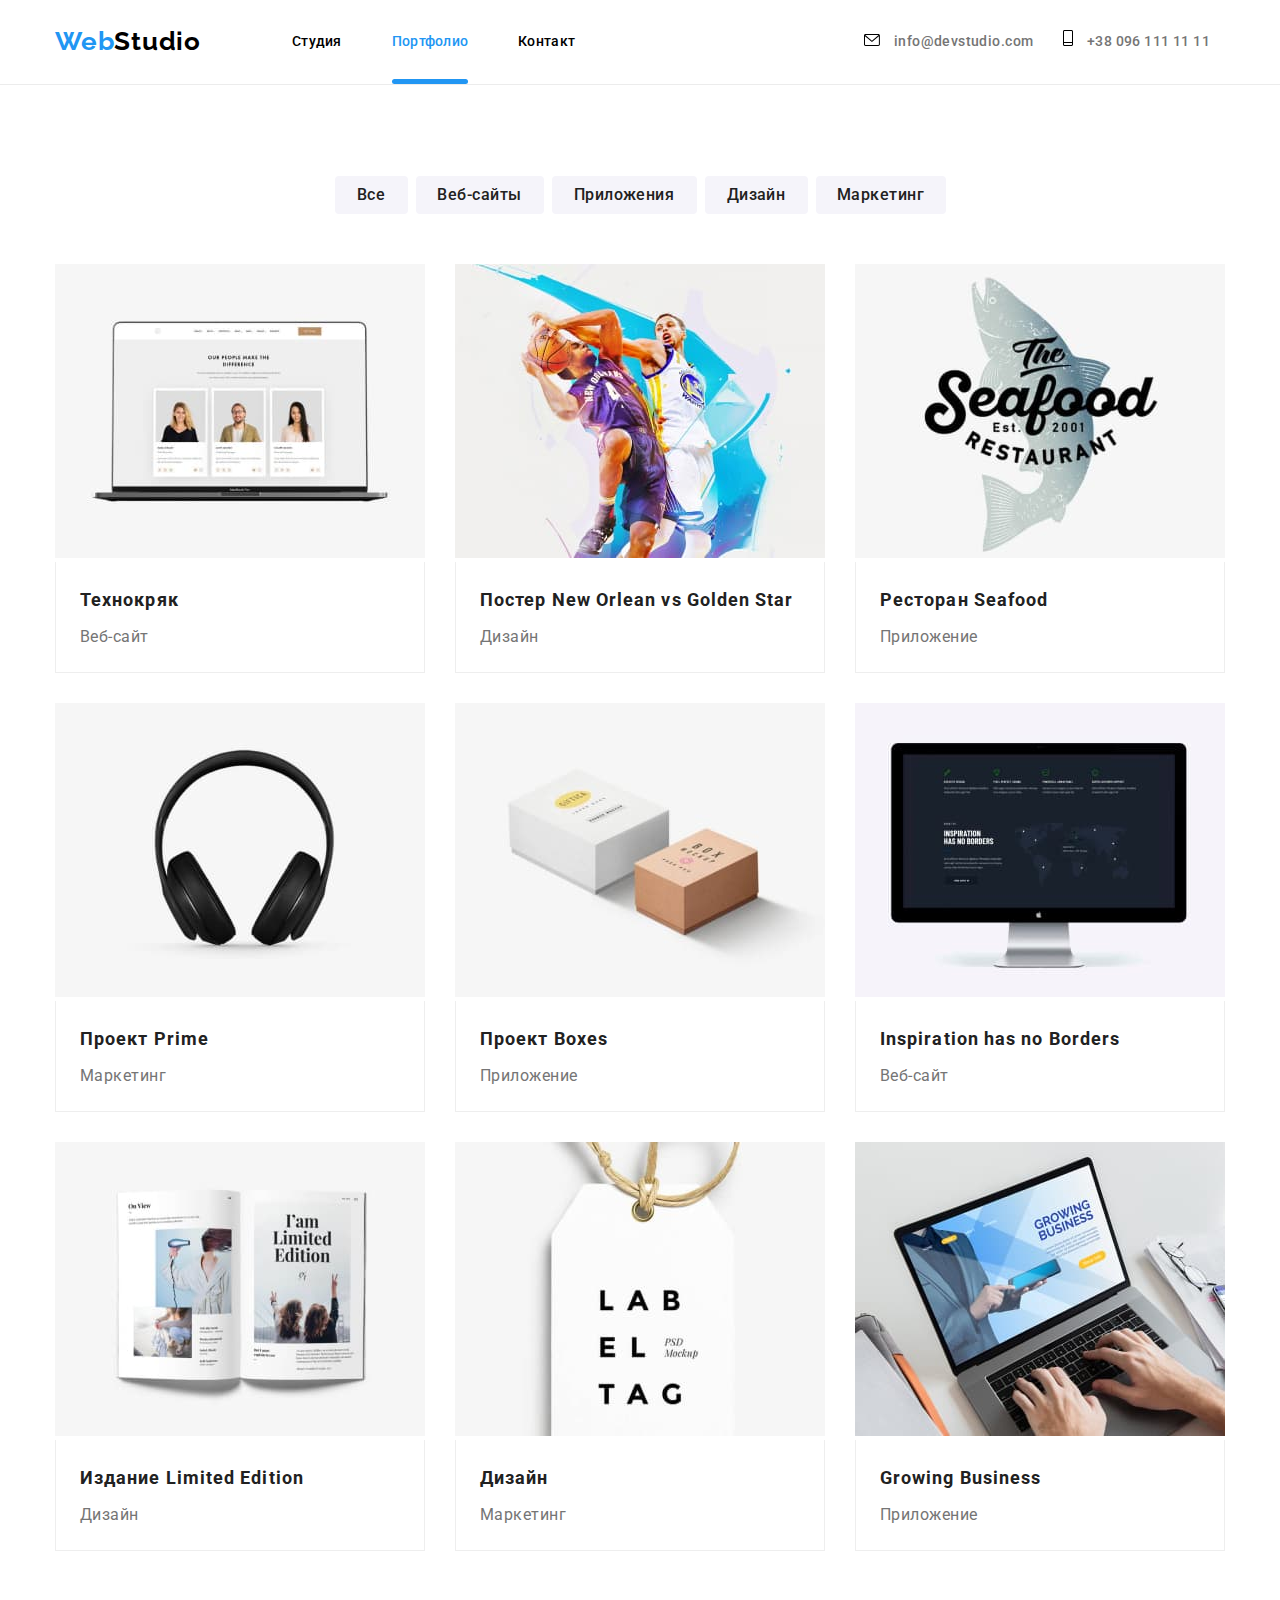
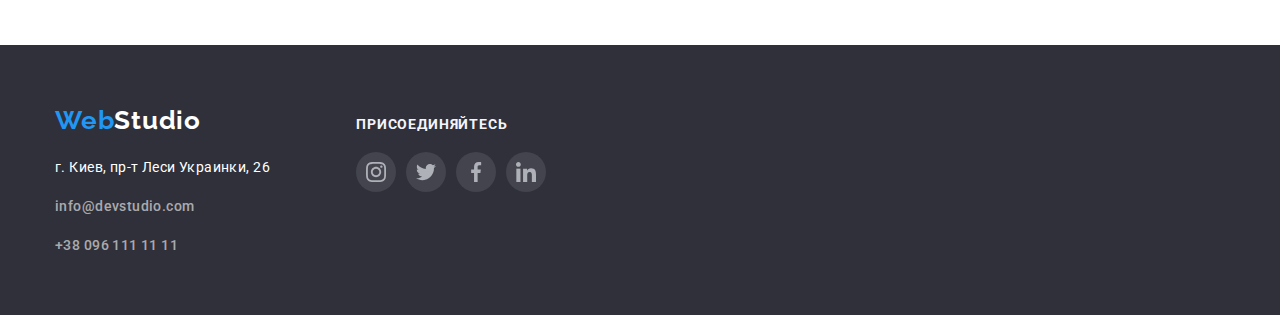
==== portfolio.html @ 8bd6c065 "new" ====
<!DOCTYPE html>
<html lang="ru">
  <head>
    <meta charset="UTF-8" />
    <meta http-equiv="X-UA-Compatible" content="IE=edge" />
    <meta name="viewport" content="width=device-width, initial-scale=1.0" />
    <title>Document</title>
    <link rel="stylesheet" href="./css/style.css" />
    <link rel="preconnect" href="https://fonts.gstatic.com" />
    <link
      href="https://fonts.googleapis.com/css2?family=Raleway:wght@700&family=Roboto:wght@400;500;700;900&display=swap"
      rel="stylesheet"
    />
  </head>
  <body>
    <header class="border">
      <nav class="container flex-header">
        <a href="#" class="logo logo-color">
          <span>Web</span>Studio</a>
        <ul class="link-nav flex-header">
          <li class="item"><a href="./index.html">Студия</a></li>
          <li class="item">
            <a href="./portfolio.html" class="link-current">Портфолио</a>
          </li>
          <li class="item"><a href="#">Контакт</a></li>
        </ul>

        <ul class="ul-header container flex-header">
          <li class="head-mail">
            <div class="icon-nav">
              <a href="mailto:info@devstudio.com" class="mail-tel">
                <svg width="16" height="12" class="icon-nav">
                  <use href="./sprite/symbol-defs.svg#icon-envelope"></use>
                </svg>

                info@devstudio.com
              </a>
            </div>
          </li>
          <li class="head-mail">
            <div class="mail-tel icon-nav">
              <a href="tel:+380961111111" class="mail-tel">
                <svg width="10" height="16" class="icon-nav">
                  <use href="./sprite/symbol-defs.svg#icon-smartphone"></use>
                </svg>

                +38 096 111 11 11
              </a>
            </div>
          </li>
        </ul>
      </nav>
    </header>
    <main>
      <!-- <!-- <section> -->
        <div class="padding-button">
          <ul class="flex-buttom-ul">
            <li class="flex-buttom">
              <button type="button" class="button-work board-one">Все</button>
            </li>
            <li class="flex-buttom">
              <button type="button" class="button-work board-two flex-buttom">
                Веб-сайты
              </button>
            </li>
            <li class="flex-buttom">
              <button type="button" class="button-work board-three flex-buttom">
                Приложения
              </button>
            </li>
            <li class="flex-buttom">
              <button type="button" class="button-work board-four flex-buttom">
                Дизайн
              </button>
            </li>
            <li class="flex-buttom">
              <button type="button" class="button-work board-five flex-buttom">
                Маркетинг
              </button>
            </li>
          </ul>
          <ul class="container ul-one">
            <li class="flex-menu">
              <a href="">
                <div class="img1">
                  <img src="./images/project1.jpg" alt="project1" width="370" />
                  <div class="menu-up">
                    <p class="p-flex">
                      Технокряк это современная площадка распространения
                      коронавируса. Компании используют эту платформу для
                      цифрового шпионажа и атак на защищённые сервера
                      конкурентов.
                    </p>
                  </div>
                </div>

                <div class="portfolio-dib">
                  <h2 class="h2-Example-of-work">Технокряк</h2>
                  <p class="p-Example-of-work">Веб-сайт</p>
                </div>
              </a>
            </li>
            <li class="flex-menu">
              <a href="">
                <img src="./images/project2.jpg" alt="project2" width="370" />
                <div class="portfolio-dib">
                  <h2 class="h2-Example-of-work">
                    Постер New Orlean vs Golden Star
                  </h2>
                  <p class="p-Example-of-work">Дизайн</p>
                </div>
              </a>
            </li>
            <li class="flex-menu">
              <a href="">
                <img src="./images/project3.jpg" alt="project3" width="370" />
                <div class="portfolio-dib">
                  <h2 class="h2-Example-of-work">Ресторан Seafood</h2>
                  <p class="p-Example-of-work">Приложение</p>
                </div>
              </a>
            </li>
            <li class="flex-menu">
              <a href="">
                <img src="./images/project4.jpg" alt="project4" width="370" />
                <div class="portfolio-dib">
                  <h2 class="h2-Example-of-work">Проект Prime</h2>
                  <p class="p-Example-of-work">Маркетинг</p>
                </div>
              </a>
            </li>
            <li class="flex-menu">
              <a href="">
                <img src="./images/project5.jpg" alt="project5" width="370" />
                <div class="portfolio-dib">
                  <h2 class="h2-Example-of-work">Проект Boxes</h2>
                  <p class="p-Example-of-work">Приложение</p>
                </div>
              </a>
            </li>
            <li class="flex-menu">
              <a href="">
                <img src="./images/project6.jpg" alt="project6" width="370" />
                <div class="portfolio-dib">
                  <h2 class="h2-Example-of-work">Inspiration has no Borders</h2>
                  <p class="p-Example-of-work">Веб-сайт</p>
                </div>
              </a>
            </li>
            <li class="flex-menu">
              <a href="">
                <img src="./images/project7.jpg" alt="project7" width="370" />
                <div class="portfolio-dib">
                  <h2 class="h2-Example-of-work">Издание Limited Edition</h2>
                  <p class="p-Example-of-work">Дизайн</p>
                </div>
              </a>
            </li>
            <li class="flex-menu">
              <a href="">
                <img src="./images/project8.jpg" alt="project8" width="370" />
                <div class="portfolio-dib">
                  <h2 class="h2-Example-of-work">Дизайн</h2>
                  <p class="p-Example-of-work">Маркетинг</p>
                </div>
              </a>
            </li>
            <li class="flex-menu">
              <a href="">
                <img src="./images/project9.jpg" alt="project9" width="370" />
                <div class="portfolio-dib">
                  <h2 class="h2-Example-of-work">Growing Business</h2>
                  <p class="p-Example-of-work">Приложение</p>
                </div>
              </a>
            </li>
          </ul>
        </div>
      </section>
      <footer>
        <div class="container footer-footer">
          <div>
            <a href="#" class="logo footer-logo">
              <span>Web</span>Studio</a>

            <address><p>г. Киев, пр-т Леси Украинки, 26</p></address>
            <ul>
              <li class="li-fotter">
                <a href="mailto:info@devstudio.com" class="tel-mail">
                  info@devstudio.com
                </a>
              </li>
              <li class="li-fotter">
                <a href="tel:+380961111111" class="tel-mail">
                  +38 096 111 11 11
                </a>
              </li>
            </ul>
          </div>
          <div class="container div-footer">
            <p class="p-footer">ПРИСОЕДИНЯЙТЕСЬ</p>
            <ul class="ul-flex-footer">
              <li class="li-flex-footer">
                <svg class="svg-icon-net">
                  <use href="./sprite/symbol.svg#icon-instagram"></use>
                </svg>
              </li>
              <li class="li-flex-footer">
                <svg class="svg-icon-net">
                  <use href="./sprite/symbol.svg#icon-twitter"></use>
                </svg>
              </li>
              <li class="li-flex-footer">
                <svg class="svg-icon-net">
                  <use href="./sprite/symbol.svg#icon-facebook"></use>
                </svg>
              </li>
              <li class="li-flex-footer">
                <svg class="svg-icon-net">
                  <use href="./sprite/symbol.svg#icon-linkedin"></use>
                </svg>
              </li>
            </ul>
          </div>
        </div>
      </footer>
    </main>
  </body>
</html>
---- css/style.css ----
/* Основной цвет текста */
:root {
  --main-color: #757575;
  --background-color: #ffffff;
  --akcent-color: #2196f3;
  --secondary-color: #212121;
  --backgroung-secondary-color: #2f303a;
  --background-color-buttom: #f5f4fa;
}

body {
  background-color: var(--background-color);
  color: var(--main-color);
  font-family: 'Roboto', 'Raleway', sans-serif;
  box-sizing: border-box;
  margin: 0;
  

  margin-left: auto;
  margin-right: auto;
}
*::after,
*::before {
  box-sizing: inherit;
}
ul {
  list-style: none;
  padding: 0;
  margin-bottom: 0;
  margin-top: 0;
}

h1,
h2,
h3,
h4 {
  color: var(--secondary-color);
}
a {
  text-decoration: none;
  display: inline-block;
  
  /* display: inline-block; */
}
p {
  margin-bottom: 0;
  margin-top: 0;
}



.container {
  width: 1200px;
  margin: 0;
  padding: 0 15px;
  box-sizing: border-box;
  margin: 0 auto;
}
/* Шапка Навигация  */
.logo.logo-color {
  color: black;
}

.section-test{
  padding-bottom: 94px;


}
.link-nav.flex-header a{
  display: inline-block;
   padding-top: 32px;
  padding-bottom: 32px; }
.item{
  margin-right: 50px;
  /* padding-top: 32px;
  padding-bottom: 32px; */
  position: relative;
}
.item:last-child{
  margin-right: 0;
}
.item:first-child{
  margin-left: 92px;
}
.flex-header{
  display: flex;
  flex-direction:row;
  align-items:center;
  
  
}
.head-mail{
  padding-right: 20px;
}


.head-mail:last-child{
  padding-right: 0px;
  margin-right: 0;
}

/* .ul-header.container.flex-header{
  margin-left: 300px; }*/




.link-nav a {
  font-weight: 500;
  font-size: 14px;
  line-height: 1.4;
  letter-spacing: 0.02em;
  text-decoration: none;
  color: black;
  transition:color 250ms cubic-bezier(0.4, 0, 0.2, 1)
}
.link-nav a:hover,
.link-nav a:focus {
  color: var(--akcent-color);

}
.ul-header {
  margin-top: 0;
  margin-bottom: 0;
  justify-content: flex-end;
}
.head-mail .mail-tel {
  color: var(--main-color);
}

.mail-tel {
  text-decoration: none;
  color: rgba(255, 255, 255, 0.6);
  font-style: normal;
  font-weight: 500;
  font-size: 14px;
  line-height: 1.7;
  letter-spacing: 0.03em;
  padding-left: 0;
  transition:color 250ms cubic-bezier(0.4, 0, 0.2, 1),fill 250ms cubic-bezier(0.4, 0, 0.2, 1);
  
}
.mail-tel:hover,
.mail-tel:focus {
  color: var(--akcent-color);
  fill: var(--akcent-color);
  
 

}
.link-nav .link-current {
  color: var(--akcent-color);


}
.item-li{
  position: relative;
}
.link-current::after{
  content: "";
  display: block;
  
  width: 100%;
  height: 5px;
  background-color: #2196f3;
  position: absolute;
  bottom: 0;
  border-radius: 5px;

}
/* Кнопка */
.buttom {
  cursor: pointer;
  font-family: Roboto;
  font-style: normal;
  font-weight: bold;
  font-size: 16px;
  line-height: 1.8;
  width: 200px;
  height: 50px;
  /* display: inline-block; */
  border-radius: 4px;
  margin-top: 30px;
  padding: 0;
  border: 0;

  background: #2196f3;
  color: var(--background-color-buttom);
}

/* .buttom:hover {
  background-color: var(--akcent-color);
  color: var(--background-color-buttom);
} */

/* Секция 1 */
.hero {
  background-color: var(--backgroung-secondary-color);
  text-align: center;
  padding: 200px 0px 200px 0px;
  background-image: linear-gradient(
    to right,
    rgba(0,0,0,0.5),
    rgba(0,0,0,0.5)
   ), url(../images/Img2.png); 

  background-position: center;
  background-repeat: no-repeat;
  background-size: cover;
  
}
.h1-herro {
  width: 691px;
  

  margin: 0 auto;
  font-style: normal;
  font-weight: 900;
  font-size: 44px;
  line-height: 1.36;
  letter-spacing: 0.06em;
  text-transform: uppercase;
  color: var(--background-color-buttom);
  
}
/* Секция 2  */



  




/* 22222 */

.flex-ul-section3{
  display: flex;

}

.li-section2{
  width: 270px;
  margin-right: 30px;
  

}
.li-section2:last-child{
  margin: 0;

}

.li-section2::before{
  content: '';
  display: block;
  height: 120px;
  background-color: var(--background-color-buttom);
  
  background-position: center;
  background-repeat: no-repeat;

}

.icon-nav::before{

fill: var(--main-color);
  
  
  
  
}

.icon-nav{
  display: inline-block;
  padding-right: 10px; 

  
}


.icon-svg-ul{
  display: inline-flex;
  flex-direction: row;
  padding-left: 32px;
  padding-bottom: 30px;
  padding-right: 32px;

  
}


.icon-a{
  padding-right: 10px;

}
.icon-a:last-child{
  padding-right: 0;
}
.icon-li{
  display: flex;
  justify-content: center;
  align-items: center;

    /* width: 44px;
    height: 44px; */
  background-color: #ffffff;

  
  border-radius: 50%;
  
  /* fill: #AFB1B8; */

  transition: background-color 250ms cubic-bezier(0.4, 0, 0.2, 1);

  

  
}
.svg-icon-net{
  fill: #AFB1B8;


  width: 20px;
  height: 20px;
  
 padding: 10px;
 transition: fill 250ms cubic-bezier(0.4, 0, 0.2, 1);

}
.svg-icon-net:hover{
  fill: white;
}
.backdrop{
  position: absolute;
  width: 100%;
  height: 1024px;
  background-color: rgba(0, 0, 0, 0.3);
  opacity: 1;
  transition: opacity 250ms cubic-bezier(0.4, 0, 0.2, 1);
  

}
.backdrop.is-hidden{
pointer-events: none;
  opacity: 0;
 
}
.modal {
  position: absolute;
  width: 528px;
  height: 581px;
  background-color: #f5f4fa;
  top: 50%;
  left: 50%;
  transform: translate(-50%,-50%);
  
  
}

.buttom-modal{
  
  position: absolute;
  top:8px;
  left: 490px;
  border: 1px solid var(--main-color);
  border-radius:50%;
  width: 30px;
  height: 30px;

}
.icon-li:hover,
.icon-li:focus{
  background-color: var(--akcent-color);
  fill: #FFFFFF;

}
 
.ul-fles-section5{
  display: flex;
  flex-direction: row;
  padding: 0;
  margin: 0;
  justify-content: space-between;


  
}
.div-section5{
  padding-bottom: 94px;
  padding-top: 94px;
}
.client{
  content: "";
  fill:#AFB1B8;
  width: 170px;
  height: 92px;
  border:1px solid #AFB1B8;
  border-radius: 5px;
  transition: fill 250ms cubic-bezier(0.4, 0, 0.2, 1),border-color 250ms cubic-bezier(0.4, 0, 0.2, 1);

}

.client:hover
{
  fill: var(--akcent-color);
  border-color:var(--akcent-color);
  /* transition: 1000ms cubic-bezier(0.4, 0, 0.2, 1) ; */


  
}

.client:focus svg{
  fill: var(--akcent-color);
  border-color:var(--akcent-color);
  /* transition: 500ms cubic-bezier(0.4, 0, 0.2, 1) ; */
}
.mail-tel.icon-nav {
margin: 0;
padding: 0;

}



.li-section2:nth-child(1)::before{

background-image: url(../images/antenna.png);}

.li-section2:nth-child(2)::before{
  background-image: url(../images/clock.png);}

  .li-section2:nth-child(3)::before{
    background-image: url(../images/diagram.png);}
  

  .li-section2:nth-child(4)::before{
  background-image: url(../images/astronaut.png);}









.section-number {
  padding-top: 94px;
  
 
}
.h3-section2 {
  font-size: 14px;
  line-height: 1.1;

  text-transform: uppercase;
  color: var(--secondary-color);
}
.p-section2 {
  font-size: 14px;
  font-weight: normal;
  line-height: 1.7;
  margin-top: 10px;
}
/* Секция 3 */
.h2-section3 {
  margin-top: 0;
  margin-bottom: 50px;
  text-align: center;
  font-size: 36px;
  line-height: 1.1;
  color: var(--secondary-color);
}
/* Секция 4 */
.flex-ul-section4{
  display: flex;
}
.flex-ul-section4 img{
  display: block;
}
.flex-li-section4{
  margin-right: 30px;
  position: relative;
}
.flex-li-section4:last-child{
  margin-right: 0;
}

.section4 {
  background-color: var(--background-color-buttom);
  padding-bottom: 94px;

}
.h2-section4 {
  text-align: center;
  font-size: 36px;
  line-height: 1.1;
  color: var(--secondary-color);
  margin-top: 0;
  padding-bottom: 50px;
  margin-bottom: 0;

}

.people{
  padding-top: 30px;
  padding-bottom: 30px;
}
.name-people {
  font-weight: 500;
  font-size: 16px;
  line-height: 1.1;
  color: var(--secondary-color);
  text-align: center;
  margin: 0;

}

.name-work {
  font-weight: normal;
  font-size: 16px;
  line-height: 1.1;
  margin-top: 0;
  padding-top: 10px;
  
  text-align: center;
}

/* основной цвет текста #757575 */
/* вторичный цвет текста  #212121 */
/* акцент цвет #2196F3 */
/* вторичный цвет фона #F5F4FA */
/* основной цвет фона #E5E5E5 */

/* FOOTER */

.footer-footer{
  display:flex;
  justify-content: flex-start;
  align-items: baseline;

}
.ul-flex-footer{
  display: flex;
  padding-top: 20px;
}
.section-number-four{
  padding-bottom: 94px;
  margin-top: 94px;
}

footer {
  padding-bottom: 60px;
  padding-top: 60px;
 
  background: #2f303a;

}


.svg-icon-fooret{
  width: 20px;
  height: 20px;
  fill: var(--background-color-buttom);
 padding: 10px;
}
.a-footer:focus 
{
  background-color: var(--akcent-color);
  border-radius: 50%;
  
}
.p-footer{
  color: var(--background-color-buttom);
  font-style: normal;
font-weight: bold;
font-size: 14px;
line-height: 16px;
letter-spacing: 0.06em;
}
.li-flex-footer{ 
  width: 40px;
  height: 40px;
  background-color: #43444D;
  border-radius: 50%;
  margin-right: 10px;
  transition: background-color 250ms cubic-bezier(0.4, 0, 0.2, 1)
}


.name-proff{
  position: absolute;
  width: 100%;
  height: 70px;
  background-color: rgba(47, 48, 58, 0.8);
  bottom: 0;
  
}
.name-ga{
  text-align: center;
  color: #FFFFFF;
  font-weight: 700;
font-size: 14px;
line-height: 16px;

letter-spacing: 0.03em;
padding-top: 27px;

}
.li-flex-footer:hover{
  background-color: var(--akcent-color);
  
}
.li-flex-footer:last-child{
  margin-right: 0;
}
.div-footer{
  padding-left: 70px;
}
.flex-li-section4.name{
  box-shadow: 0px 1px 3px rgba(0, 0, 0, 0.12), 0px 1px 1px rgba(0, 0, 0, 0.14), 0px 2px 1px rgba(0, 0, 0, 0.2);
border-radius: 0px 0px 4px 4px;
background-color: white;
}
.tel-mail {
  text-decoration: none;
  color: rgba(255, 255, 255, 0.6);
  font-style: normal;
  font-weight: 500;
  font-size: 14px;
  line-height: 1.7;
  letter-spacing: 0.03em;
  padding-top: 9px;
  width: 231px;
  height: 21px;
  transition: color 250ms cubic-bezier(0.4, 0, 0.2, 1) ;

}
.tel-mail:hover,
.tel-mail:focus {
  color: var(--akcent-color);
  
}

.logo {
  color: var(--background-color);
  width: 145px;
  height: 31px;
  left: 215px;
  top: 2157px;
  

  font-family: Raleway;
  font-style: normal;
  font-weight: bold;
  font-size: 26px;
  line-height: 1.19;

  letter-spacing: 0.03em;
}

span {
  color: var(--akcent-color);
  width: 145px;
  height: 31px;
  left: 215px;
  top: 2157px;

  font-family: Raleway;
  font-style: normal;
  font-weight: bold;
  font-size: 26px;
  line-height: 1.19;

  letter-spacing: 0.03em;
}
address {
  padding-top: 20px;

  width: 231px;
  height: 21px;
  left: 215px;
  top: 2208px;

  font-style: normal;
  font-weight: normal;
  font-size: 14px;
  line-height: 1.7;

  /* or 171% */

  letter-spacing: 0.03em;

  color: var(--background-color);
}

/* .footer-footer{
  padding-top: 94px;
  padding-bottom: 60px;
} */

.li-fotter {
  margin-top: 9px;
}
/* Макет № 2 */
/* Кнопки меню */
.flex-buttom-ul {
  
  display: flex;
  flex-direction: row;
  justify-content:center;
  padding-top: 91px;
}
.flex-buttom{
  margin-right: 8px;
}
.flex-buttom:last-child{
  margin-right: 0;
}
.button-work {

  border: 0px;
  color: var(--secondary-color);
  

  font-family: 'Roboto';
  font-style: normal;
  font-weight: 500;
  font-size: 16px;
  line-height: 1.6;

  text-align: center;
  letter-spacing: 0.03em;
  cursor: pointer;
  transition: color 250ms cubic-bezier(0.4, 0, 0.2, 1), background-color 250ms cubic-bezier(0.4, 0, 0.2, 1);
  
}

.board-one {
  width: 73px;
  height: 38px;
  left: 490px;
  top: 171px;

background: #F5F4FA;
border-radius: 4px;
transition: color 250ms cubic-bezier(0.4, 0, 0.2, 1), background-color 250ms cubic-bezier(0.4, 0, 0.2, 1);



}
.button-work:hover,
.button-work:focus {
  color: var(--background-color);
  background-color: var(--akcent-color);
  
}
.board-one:hover,
.board-one:focus {
  background-color: var(--akcent-color);
  color: #EEEEEE;
}

.board-two {
  width: 128px;
height: 38px;
left: 571px;
top: 171px;

background: #F5F4FA;
border-radius: 4px;
transition: color 250ms cubic-bezier(0.4, 0, 0.2, 1), background-color 250ms cubic-bezier(0.4, 0, 0.2, 1);
}
.board-two:hover,
.board-two:focus {
  background-color: var(--akcent-color);
  
}
.board-three {
  width: 145px;
height: 38px;
left: 707px;
top: 171px;

background: #F5F4FA;
border-radius: 4px;
transition: color 250ms cubic-bezier(0.4, 0, 0.2, 1), background-color 250ms cubic-bezier(0.4, 0, 0.2, 1);
}
.board-three:hover,
.board-three:focus {
  background-color: var(--akcent-color);
  
}
.board-four {
  width: 103px;
height: 38px;
left: 860px;
top: 171px;

background: #F5F4FA;
border-radius: 4px;
transition: color 250ms cubic-bezier(0.4, 0, 0.2, 1), background-color 250ms cubic-bezier(0.4, 0, 0.2, 1);
}
.board-four:hover,
.board-four:focus {
  background-color: var(--akcent-color);
  
}
.board-five {
  width: 130px;
height: 38px;
left: 971px;
top: 171px;

background: #F5F4FA;
border-radius: 4px;
transition: color 250ms cubic-bezier(0.4, 0, 0.2, 1), background-color 250ms cubic-bezier(0.4, 0, 0.2, 1);
}
.board-five:hover,
.board-five:focus {
  background-color: var(--akcent-color);
}
/* Примеры работ */
.ul-one{
  margin-top:34px;
  display: flex;
  flex-wrap: wrap;
  padding-top: 50px;
  margin-top: 0;
  overflow: hidden;

}

.flex-menu{
  
  

  margin-right: 30px;
  background: #FFFFFF;

margin-bottom: 30px;

overflow: hidden;
transition: box-shadow 250ms cubic-bezier(0.4, 0, 0.2, 1);
}

.menu-up{
  position: absolute;
  width: 100%;
  height: 100%;
  top:0;
  left: 0;
  background-color: rgba(33, 150, 243, 0.9);
  transform: translateY(100%);
  
  transition: transform 250ms ease;
  color: #ffffff;
  display: flex;
  align-items: center;
  


}

.img1{
  position: relative;
  overflow: hidden;
  display: block;
}
.p-flex{
  font-style: normal;
font-weight: normal;
font-size: 18px;
line-height: 28px;
/* or 156% */

letter-spacing: 0.03em;

padding-left: 24px;
padding-right: 24px;


 
 
}
.flex-menu:hover .menu-up{
  transform: translateY(0);
  

  
}
.flex-menu:hover{
  box-shadow: 0 10px 15px -5px rgba(0, 0, 0, 0.3);

}


.flex-menu:nth-child(3n){
  margin-right: 0;
}
.flex-menu:nth-last-child(-n + 3){
  margin-bottom: 0;
}

.portfolio-dib{

border-left: 1px solid #EEEEEE;
border-right : 1px solid #EEEEEE;
border-bottom: 1px solid #EEEEEE;
padding-left: 24px;
padding-bottom: 20px;
padding-top: 20px;
}

.padding-button{
  padding-bottom: 94px;
}

.h2-Example-of-work {
  color: var(--secondary-color);
  

  font-style: normal;
  font-weight: bold;
  font-size: 18px;
  line-height: 36px;

  letter-spacing: 0.06em;
  
  margin-bottom: 0;
  margin-top: 0;
}
.p-Example-of-work {
  width: 322px;
  height: 30px;
  left: 239px;
  top: 616px;

  font-family: Roboto;
  font-size: 16px;
  line-height: 30px;

  letter-spacing: 0.03em;
  color: var(--main-color);
  padding-top: 4px;
  
}


.border{
  border-bottom:1px solid #ECECEC;
}
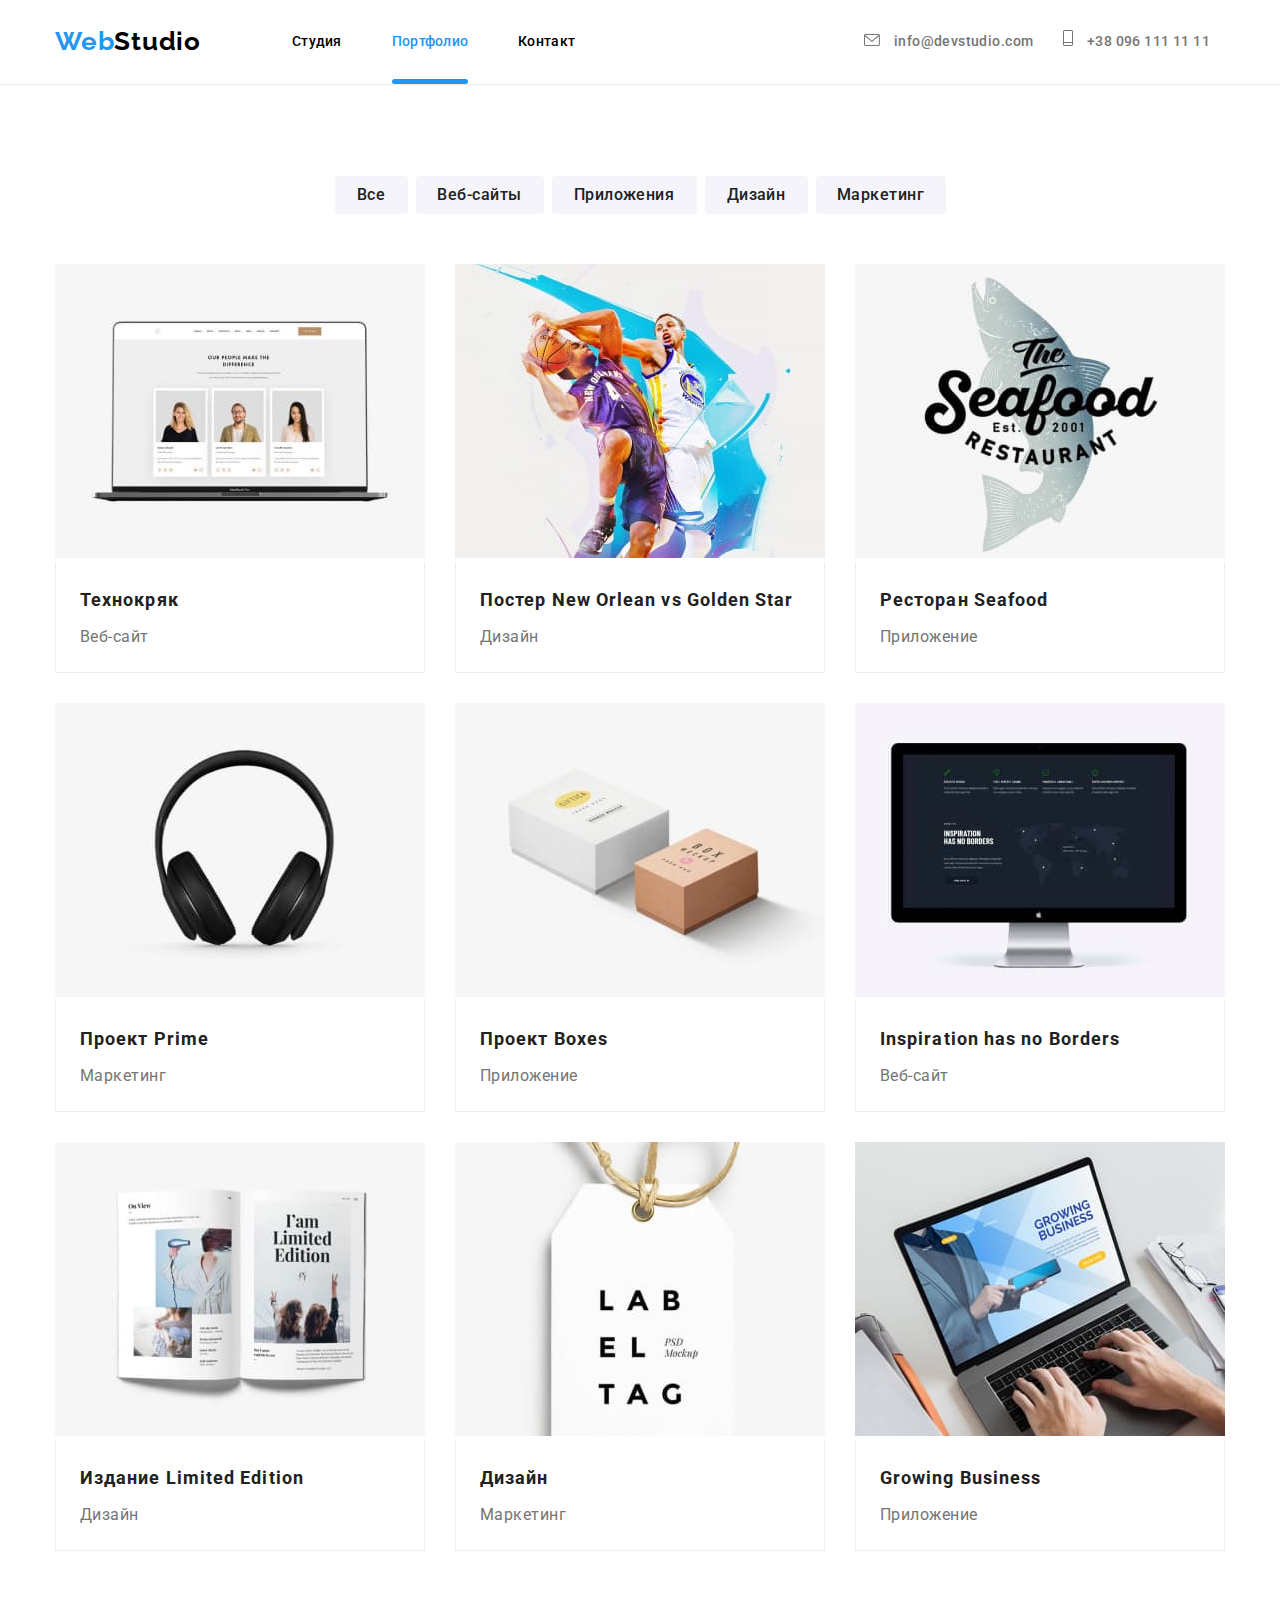
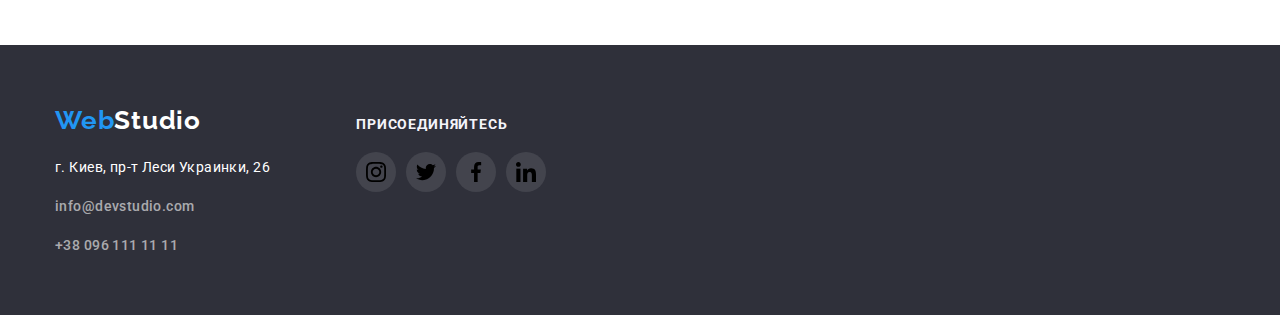
==== commit 4c631a47: "new3" ====
--- a/portfolio.html
+++ b/portfolio.html
@@ -101,8 +101,17 @@
               </a>
             </li>
             <li class="flex-menu">
-              <a href="">
-                <img src="./images/project2.jpg" alt="project2" width="370" />
+              <div class="img1">
+                <img src="./images/project2.jpg" alt="project1" width="370" />
+                <div class="menu-up">
+                  <p class="p-flex">
+                    Технокряк это современная площадка распространения
+                    коронавируса. Компании используют эту платформу для
+                    цифрового шпионажа и атак на защищённые сервера
+                    конкурентов.
+                  </p>
+                </div>
+              </div>
                 <div class="portfolio-dib">
                   <h2 class="h2-Example-of-work">
                     Постер New Orlean vs Golden Star
@@ -112,17 +121,38 @@
               </a>
             </li>
             <li class="flex-menu">
-              <a href="">
-                <img src="./images/project3.jpg" alt="project3" width="370" />
-                <div class="portfolio-dib">
+              <div class="img1">
+                <img src="./images/project3.jpg" alt="project1" width="370" />
+                <div class="menu-up">
+                  <p class="p-flex">
+                    Технокряк это современная площадка распространения
+                    коронавируса. Компании используют эту платформу для
+                    цифрового шпионажа и атак на защищённые сервера
+                    конкурентов.
+                  </p>
+                </div>
+              </div>
+
+                <div class="portfolio-dib">
+
+                  
                   <h2 class="h2-Example-of-work">Ресторан Seafood</h2>
                   <p class="p-Example-of-work">Приложение</p>
                 </div>
               </a>
             </li>
             <li class="flex-menu">
-              <a href="">
-                <img src="./images/project4.jpg" alt="project4" width="370" />
+              <div class="img1">
+                <img src="./images/project4.jpg" alt="project1" width="370" />
+                <div class="menu-up">
+                  <p class="p-flex">
+                    Технокряк это современная площадка распространения
+                    коронавируса. Компании используют эту платформу для
+                    цифрового шпионажа и атак на защищённые сервера
+                    конкурентов.
+                  </p>
+                </div>
+              </div>
                 <div class="portfolio-dib">
                   <h2 class="h2-Example-of-work">Проект Prime</h2>
                   <p class="p-Example-of-work">Маркетинг</p>
@@ -130,8 +160,17 @@
               </a>
             </li>
             <li class="flex-menu">
-              <a href="">
-                <img src="./images/project5.jpg" alt="project5" width="370" />
+              <div class="img1">
+                <img src="./images/project5.jpg" alt="project1" width="370" />
+                <div class="menu-up">
+                  <p class="p-flex">
+                    Технокряк это современная площадка распространения
+                    коронавируса. Компании используют эту платформу для
+                    цифрового шпионажа и атак на защищённые сервера
+                    конкурентов.
+                  </p>
+                </div>
+              </div>
                 <div class="portfolio-dib">
                   <h2 class="h2-Example-of-work">Проект Boxes</h2>
                   <p class="p-Example-of-work">Приложение</p>
@@ -139,8 +178,17 @@
               </a>
             </li>
             <li class="flex-menu">
-              <a href="">
-                <img src="./images/project6.jpg" alt="project6" width="370" />
+              <div class="img1">
+                <img src="./images/project6.jpg" alt="project1" width="370" />
+                <div class="menu-up">
+                  <p class="p-flex">
+                    Технокряк это современная площадка распространения
+                    коронавируса. Компании используют эту платформу для
+                    цифрового шпионажа и атак на защищённые сервера
+                    конкурентов.
+                  </p>
+                </div>
+              </div>
                 <div class="portfolio-dib">
                   <h2 class="h2-Example-of-work">Inspiration has no Borders</h2>
                   <p class="p-Example-of-work">Веб-сайт</p>
@@ -148,8 +196,17 @@
               </a>
             </li>
             <li class="flex-menu">
-              <a href="">
-                <img src="./images/project7.jpg" alt="project7" width="370" />
+              <div class="img1">
+                <img src="./images/project7.jpg" alt="project1" width="370" />
+                <div class="menu-up">
+                  <p class="p-flex">
+                    Технокряк это современная площадка распространения
+                    коронавируса. Компании используют эту платформу для
+                    цифрового шпионажа и атак на защищённые сервера
+                    конкурентов.
+                  </p>
+                </div>
+              </div>
                 <div class="portfolio-dib">
                   <h2 class="h2-Example-of-work">Издание Limited Edition</h2>
                   <p class="p-Example-of-work">Дизайн</p>
@@ -157,8 +214,17 @@
               </a>
             </li>
             <li class="flex-menu">
-              <a href="">
-                <img src="./images/project8.jpg" alt="project8" width="370" />
+              <div class="img1">
+                <img src="./images/project8.jpg" alt="project1" width="370" />
+                <div class="menu-up">
+                  <p class="p-flex">
+                    Технокряк это современная площадка распространения
+                    коронавируса. Компании используют эту платформу для
+                    цифрового шпионажа и атак на защищённые сервера
+                    конкурентов.
+                  </p>
+                </div>
+              </div>
                 <div class="portfolio-dib">
                   <h2 class="h2-Example-of-work">Дизайн</h2>
                   <p class="p-Example-of-work">Маркетинг</p>
@@ -166,8 +232,17 @@
               </a>
             </li>
             <li class="flex-menu">
-              <a href="">
-                <img src="./images/project9.jpg" alt="project9" width="370" />
+              <div class="img1">
+                <img src="./images/project9.jpg" alt="project1" width="370" />
+                <div class="menu-up">
+                  <p class="p-flex">
+                    Технокряк это современная площадка распространения
+                    коронавируса. Компании используют эту платформу для
+                    цифрового шпионажа и атак на защищённые сервера
+                    конкурентов.
+                  </p>
+                </div>
+              </div>
                 <div class="portfolio-dib">
                   <h2 class="h2-Example-of-work">Growing Business</h2>
                   <p class="p-Example-of-work">Приложение</p>
--- a/css/style.css
+++ b/css/style.css
@@ -131,6 +131,7 @@
 .mail-tel {
   text-decoration: none;
   color: rgba(255, 255, 255, 0.6);
+  fill: #757575;
   font-style: normal;
   font-weight: 500;
   font-size: 14px;
@@ -261,18 +262,11 @@
 
 }
 
-.icon-nav::before{
-
-fill: var(--main-color);
-  
-  
-  
-  
-}
+
 
 .icon-nav{
-  display: inline-block;
   padding-right: 10px; 
+  
 
   
 }
@@ -291,6 +285,7 @@
 
 .icon-a{
   padding-right: 10px;
+  justify-content: center;
 
 }
 .icon-a:last-child{
@@ -304,6 +299,7 @@
     /* width: 44px;
     height: 44px; */
   background-color: #ffffff;
+  fill: #AFB1B8;
 
   
   border-radius: 50%;
@@ -317,7 +313,7 @@
   
 }
 .svg-icon-net{
-  fill: #AFB1B8;
+ 
 
 
   width: 20px;
@@ -327,7 +323,13 @@
  transition: fill 250ms cubic-bezier(0.4, 0, 0.2, 1);
 
 }
-.svg-icon-net:hover{
+.svg-icon-net:hover,
+.svg-icon-net:focus
+{
+  fill: white;
+}
+
+.svg-icon-net:focus{
   fill: white;
 }
 .backdrop{
@@ -368,7 +370,14 @@
   height: 30px;
 
 }
-.icon-li:hover,
+.icon-li:hover{
+  background-color: var(--akcent-color);
+  
+
+
+}
+
+
 .icon-li:focus{
   background-color: var(--akcent-color);
   fill: #FFFFFF;
@@ -544,6 +553,7 @@
 .ul-flex-footer{
   display: flex;
   padding-top: 20px;
+  
 }
 .section-number-four{
   padding-bottom: 94px;
@@ -557,13 +567,20 @@
   background: #2f303a;
 
 }
-
+.a-footer{
+  display:flex ;
+  justify-content: center;
+  align-items: center;
+
+  
+}
 
 .svg-icon-fooret{
   width: 20px;
   height: 20px;
   fill: var(--background-color-buttom);
  padding: 10px;
+ 
 }
 .a-footer:focus 
 {
@@ -571,6 +588,7 @@
   border-radius: 50%;
   
 }
+
 .p-footer{
   color: var(--background-color-buttom);
   font-style: normal;
@@ -585,7 +603,10 @@
   background-color: #43444D;
   border-radius: 50%;
   margin-right: 10px;
-  transition: background-color 250ms cubic-bezier(0.4, 0, 0.2, 1)
+  transition: background-color 250ms cubic-bezier(0.4, 0, 0.2, 1);
+  
+
+
 }
 
 
@@ -595,7 +616,7 @@
   height: 70px;
   background-color: rgba(47, 48, 58, 0.8);
   bottom: 0;
-  
+
 }
 .name-ga{
   text-align: center;
@@ -608,7 +629,9 @@
 padding-top: 27px;
 
 }
-.li-flex-footer:hover{
+.li-flex-footer:hover,
+.li-flex-footer:focus
+{
   background-color: var(--akcent-color);
   
 }
@@ -643,6 +666,7 @@
   
 }
 
+
 .logo {
   color: var(--background-color);
   width: 145px;
@@ -695,10 +719,6 @@
   color: var(--background-color);
 }
 
-/* .footer-footer{
-  padding-top: 94px;
-  padding-bottom: 60px;
-} */
 
 .li-fotter {
   margin-top: 9px;
@@ -882,7 +902,6 @@
 
 
  
- 
 }
 .flex-menu:hover .menu-up{
   transform: translateY(0);
@@ -950,4 +969,6 @@
 
 .border{
   border-bottom:1px solid #ECECEC;
-}+}
+
+
